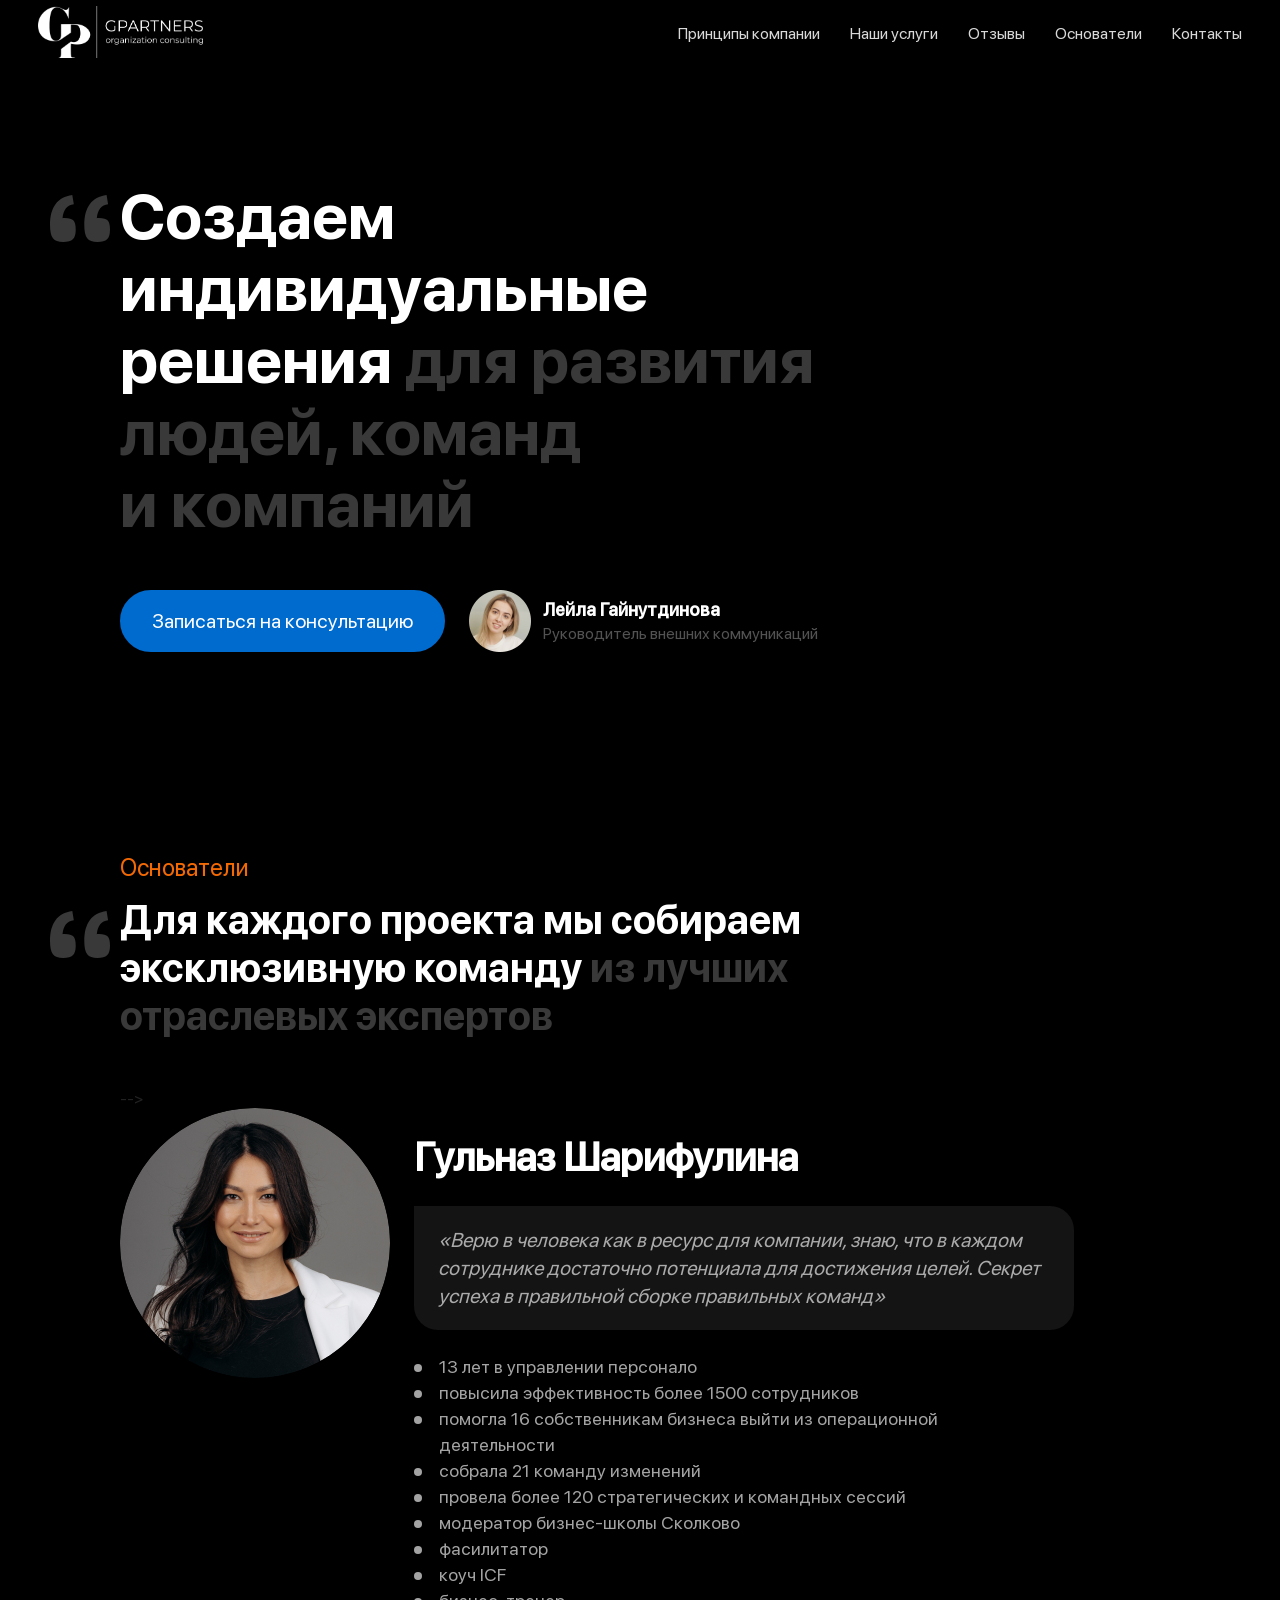
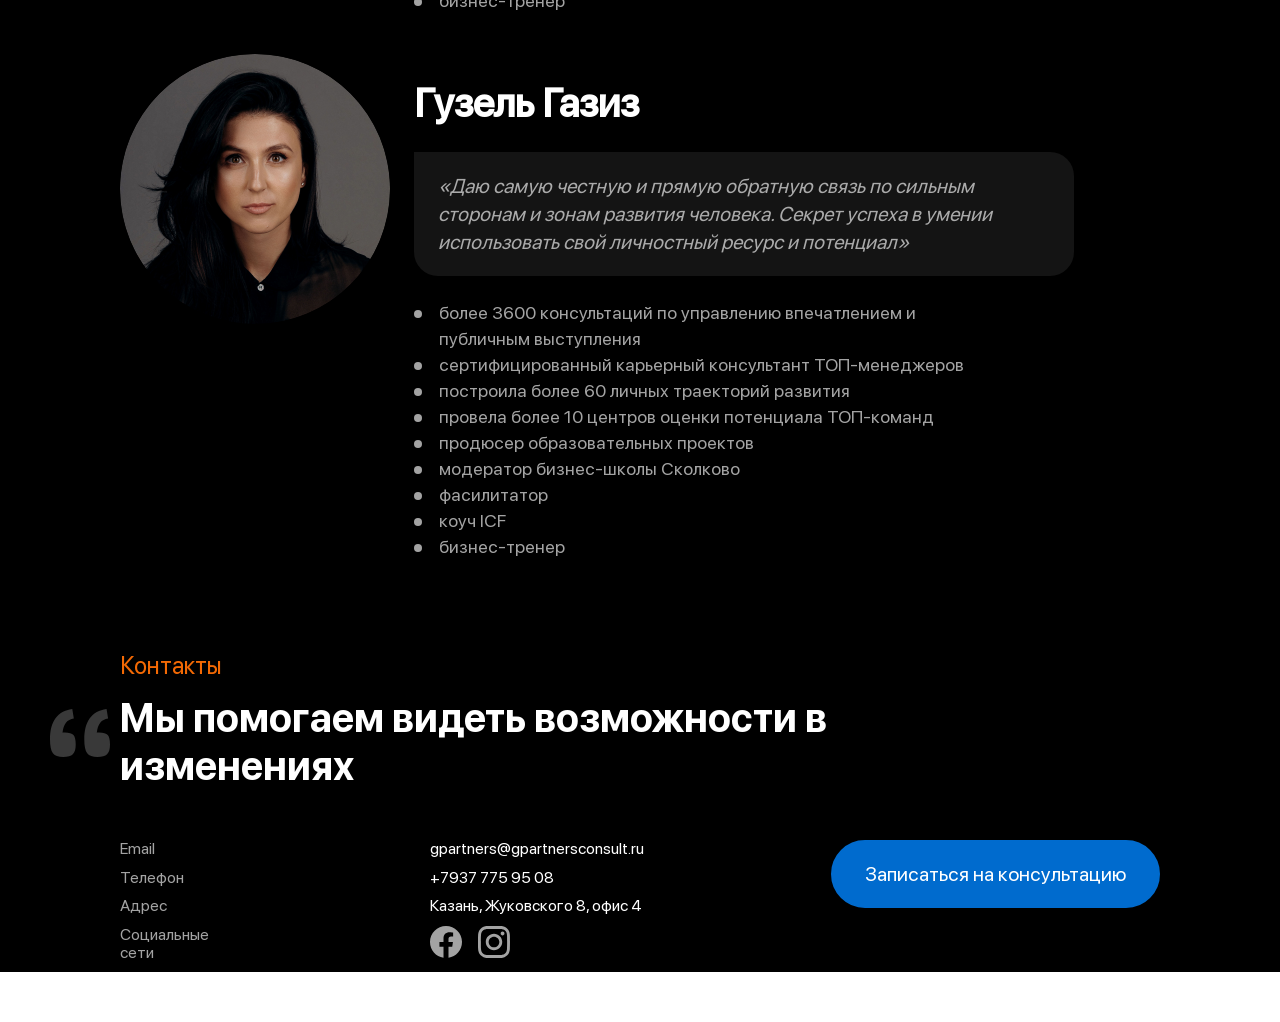
==== GPARTNERS-Original-Consulting--main/index.html @ 455bc8ff "Add files via upload" ====
<!DOCTYPE html>
<html lang="ru">

<head>
	<meta charset="UTF-8">
	<meta http-equiv="X-UA-Compatible" content="IE=edge">
	<meta name="viewport" content="width=device-width, initial-scale=1.0">
	<link rel="stylesheet" href="css/style.min.css">
	<title>GPARTNERS Original Consulting </title>
</head>

<body>
	 <div class="templates">
		<div class="wrap" id="wrap"></div>
	</div>
	<header class="header">
		<div class="wrap-fluid">
			<a href="#" class="logo"><img src="sources/img/logo.png" alt="GPARTNERS Original Consulting"></a>
			<nav class="nav">
				<ul>
					<li><a href="#">Принципы компании</a></li>
					<li><a href="#">Наши услуги</a></li>
					<li><a href="#">Отзывы</a></li>
					<li><a href="#">Основатели</a></li>
					<li><a href="#">Контакты</a></li>
				</ul>
			</nav>
			<div class="burger js-burger">
				<span></span>
				<span></span>
				<span></span>
			</div>
		</div>
	</header>

	<div class="menu">
		<ul>
			<li><a href="#">Принципы компании</a></li>
			<li><a href="#">Наши услуги</a></li>
			<li><a href="#">Отзывы</a></li>
			<li><a href="#">Основатели</a></li>
			<li><a href="#">Контакты</a></li>
		</ul>
	</div>

	<main class="main">
		<section class="section hero bg">
			<video class="hero-video" autoplay="true" loop="true" muted="true">
			<source src="video/duel.ogv" type='video/ogg; codecs="theora, vorbis"'> -->
				 <source media="(min-width: 450px)" src="sources/video/hero-video@2.mp4"
					type='video/mp4; codecs="avc1.42E01E, mp4a.40.2"'>
			 <source media="(min-width: 450px)" src="sources/video/hero-video@2.webm" type='video/webm; codecs="vp8, vorbis"'> -->
				 <source media="(max-width: 449px)" src="sources/video/pexels-cottonbro-7026843.mp4"
					type='video/mp4; codecs="avc1.42E01E, mp4a.40.2"'> -->
				<source media="(max-width: 449px)" src="sources/video/hero-video@1.webm" type='video/webm; codecs="vp8, vorbis"'> -->
			 </video>
			<div class="wrap">
				<h1 class="section-title h1 quote">
					<div class="quote"><img src="sources/img/icons/quote-icon.svg" alt=""></div>
					Cоздаем <br> индивидуальные <br> решения <span class="op"> для развития <br> людей, команд <br>
						и&nbsp;компаний</span>
				</h1>
				<div class="hero-wrap">
					<a href="#" class="btn">
						Записаться на консультацию
					</a>
					<div class="hero-user">
						<img src="sources/img/users/hero-user.png" alt="">
						<div class="descr">
							<span class="name">Лейла Гайнутдинова</span>
							<span class="hint">Руководитель внешних коммуникаций</span>
						</div>
					</div>
				</div>
			</div>
		</section> 

		<!--Часть Артема-->
		<section class="section founder bg">
			<div class="wrap">
				<div class="founder-block">
					<h3 class="section-subtitle">Основатели</h3>
					<h1 class="section-title h1 quote">
						<div class="quote"><img src="sources/img/icons/quote-icon.svg" alt=""></div>
						Для каждого проекта мы собираем эксклюзивную команду <span class="op">из лучших отраслевых
							экспертов</span>
					</h1> -->
					 <div class="founder-block__item">
						<div class="founder-block__image">
							<img src="sources/img/founders/founder-block__image1@2.png" alt="Гульназ Шарифулина">
							<span class="name2">Гульназ Шарифулина</span>
						</div>
						<div class="founder-block__name">
							<span class="name">Гульназ Шарифулина</span>
							<div class="founder-block__opinion">
								<p>&laquo;Верю в&nbsp;человека как в&nbsp;ресурс для компании, знаю, что в&nbsp;каждом
									сотруднике достаточно потенциала для достижения целей. Cекрет успеха
									в&nbsp;правильной сборке правильных команд&raquo;</p>
							</div>
							<ul class="founder-block__list">
								<li>13 лет в управлении персонало</li>
								<li>повысила эффективность более 1500 сотрудников</li>
								<li>помогла 16&nbsp;собственникам бизнеса выйти из&nbsp;операционной деятельности</li>
								<li>собрала 21 команду изменений</li>
								<li>провела более 120 стратегических и командных сессий</li>
								<li>модератор бизнес-школы Сколково </li>
								<li>фасилитатор</li>
								<li>коуч ICF</li>
								<li>бизнес-тренер</li>
							</ul>
						</div>
					</div>
					<div class="founder-block__item">
						<div class="founder-block__image">
							<img src="sources/img/founders/founder-block__image2@2.png" alt="Гульназ Шарифулина">
							<span class="name2">Гузель Газиз</span>
						</div>
						<div class="founder-block__name">
							<span class="name">Гузель Газиз</span>
							<div class="founder-block__opinion">
								<p>&laquo;Даю самую честную и&nbsp;прямую обратную связь по&nbsp;сильным сторонам
									и&nbsp;зонам развития человека. Cекрет успеха в&nbsp;умении использовать свой
									личностный ресурс и&nbsp;потенциал&raquo;</p>
							</div>
							<ul class="founder-block__list">
								<li>более 3600 консультаций по&nbsp;управлению впечатлением и<br>публичным выступления
								</li>
								<li>сертифицированный карьерный консультант ТОП-менеджеров</li>
								<li>построила более 60 личных траекторий развития</li>
								<li>провела более 10 центров оценки потенциала ТОП-команд</li>
								<li> продюсер образовательных проектов</li>
								<li> модератор бизнес-школы Сколково </li>
								<li>фасилитатор</li>
								<li>коуч ICF</li>
								<li>бизнес-тренер</li>
							</ul>
						</div>
					</div>
				</div>
			</div>
		</section>
		<section class="section contact bg">
			<div class="wrap">
				<div class="contact-block">
					<h3 class="section-subtitle">Контакты</h3>
					<h1 class="section-title h1 quote">
						<div class="quote"><img src="sources/img/icons/quote-icon.svg" alt=""></div>
						Мы помогаем видеть возможности в изменениях
					</h1>

					<div class="contact-block__content">
						<div class="contact-block__items">
							<div class="contact-block__item">
								<span class="attribute">Email</span>
								<a href="mailto:yourmail@mysite.com"><span>gpartners@gpartnersconsult.ru</span></a>
							</div>
							<div class="contact-block__item">
								<span class="attribute">Телефон</span>
								<a href="tel:+71234567890"><span>+7937 775 95 08</span></a>
							</div>
							<div class="contact-block__item">
								<span class="attribute">Адрес</span>
								<a href="mailto:yourmail@mysite.com"><span>Казань, Жуковского 8, офис 4</span></a>
							</div>
							<div class="contact-block__item">
								<span class="attribute">Социальные сети</span>
								<div class="contact-block__social">
									<a href="https://www.facebook.com/gpartners.consult/" class="social" target="_blank">
										<div class="contact-block__img">
											<img src="sources/img/icons/contact-block__img1.svg" alt="">
										</div>
									</a>
									<a href="https://instagram.com/gpartners.consult" class="social" target="_blank">
										<div class="contact-block__img">
											<img src="sources/img/icons/contact-block__img2.svg" alt="">
										</div>
									</a>
								</div>
							</div>
						</div>
						<div class="contact-block__btn">
							<a href="#" class="btn">Записаться на консультацию</a>
						</div>
					</div>
				</div>
			</div>
		</section>
	</main>
	<script src="js/jquery.min.js"></script>
	<script src="js/main.js"></script>
	<script src="js/swiper.min.js"></script>
</body>

</html>
---- GPARTNERS-Original-Consulting--main/css/style.min.css ----
/*! normalize.css v8.0.1 | MIT License | github.com/necolas/normalize.css */html{line-height:1.15;-webkit-text-size-adjust:100%}body{margin:0}main{display:block}h1{font-size:2em;margin:0}hr{box-sizing:content-box;height:0;overflow:visible}pre{font-family:monospace, monospace;font-size:1em}a{background-color:transparent;text-decoration:none}abbr[title]{border-bottom:none;text-decoration:underline;text-decoration:underline dotted}b,strong{font-weight:bolder}code,kbd,samp{font-family:monospace, monospace;font-size:1em}small{font-size:80%}sub,sup{font-size:75%;line-height:0;position:relative;vertical-align:baseline}sub{bottom:-.25em}sup{top:-.5em}img{border-style:none;pointer-events:none}button,input,optgroup,select,textarea{font-family:inherit;font-size:100%;line-height:1.15;margin:0}button,input{overflow:visible}button,select{text-transform:none}[type=button],[type=reset],[type=submit],button{-webkit-appearance:button}[type=button]::-moz-focus-inner,[type=reset]::-moz-focus-inner,[type=submit]::-moz-focus-inner,button::-moz-focus-inner{border-style:none;padding:0}[type=button]:-moz-focusring,[type=reset]:-moz-focusring,[type=submit]:-moz-focusring,button:-moz-focusring{outline:1px dotted ButtonText}fieldset{padding:.35em .75em .625em}legend{box-sizing:border-box;color:inherit;display:table;max-width:100%;padding:0;white-space:normal}progress{vertical-align:baseline}textarea{overflow:auto}[type=checkbox],[type=radio]{box-sizing:border-box;padding:0}[type=number]::-webkit-inner-spin-button,[type=number]::-webkit-outer-spin-button{height:auto}[type=search]{-webkit-appearance:textfield;outline-offset:-2px}[type=search]::-webkit-search-decoration{-webkit-appearance:none}::-webkit-file-upload-button{-webkit-appearance:button;font:inherit}details{display:block}summary{display:list-item}template{display:none}[hidden]{display:none}@font-face{font-family:"SF Pro Display Bold";src:url("../fonts/SF-Pro-Display-Bold.eot");src:url("../fonts/SF-Pro-Display-Bold.eot#iefix") format("embedded-opentype"),url("../fonts/SF-Pro-Display-Bold.woff") format("woff"),url("../fonts/SF-Pro-Display-Bold.ttf") format("truetype")}@font-face{font-family:"SF Pro Display Medium";src:url("../fonts/SF-Pro-Display-Medium.eot");src:url("../fonts/SF-Pro-Display-Medium.eot#iefix") format("embedded-opentype"),url("../fonts/SF-Pro-Display-Medium.woff") format("woff"),url("../fonts/SF-Pro-Display-Medium.ttf") format("truetype")}@font-face{font-family:"SF Pro Display Regular";src:url("../fonts/SF-Pro-Display-Regular.eot");src:url("../fonts/SF-Pro-Display-Regular.eot#iefix") format("embedded-opentype"),url("../fonts/SF-Pro-Display-Regular.woff") format("woff"),url("../fonts/SF-Pro-Display-Regular.ttf") format("truetype")}*{outline:none  !important;margin:0;padding:0;color:#222;box-sizing:border-box;outline:0 !important;outline-offset:0 !important;transition:0;-webkit-tap-highlight-color:rgba(0,0,0,0);opacity:1;font-family:'SF Pro Display Regular', sans-serif;font-style:normal;font-weight:500}@media screen and (min-width: 768px){*{scrollbar-color:#F6F7FA #000;scrollbar-width:none}::-webkit-scrollbar{width:4px;height:2px;opacity:0;background-color:#000}::-webkit-scrollbar-thumb{background-color:#F6F7FA;border-radius:10px}}.br{display:block}body{position:relative}.wrap{width:1160px;margin:0 auto}.wrap-fluid{width:94%;margin:0 auto}.section.bg{background-color:#000}.section-title{font-size:64px;line-height:72px;color:#222;margin-bottom:40px;font-family:"SF Pro Display Bold", sans-serif;font-style:normal;font-weight:800}.section-title .op{color:rgba(34,34,34,0.48);font-family:"SF Pro Display Bold", sans-serif;font-style:normal;font-weight:800}.section-title.h1{color:#fff;margin-bottom:50px;font-size:72px;line-height:72px}.section-title.h1 .op{color:#393939}.section-title.quote{position:relative}.section-title.quote .quote{position:absolute;top:15px;left:-90px;display:flex;align-items:center;justify-content:center}.section-title.quote .quote img{width:100%}.section-subtitle{color:#F36904;font-size:24px;line-height:32px;margin-bottom:12px}@media (max-width: 1400px){.wrap{width:1100px;margin:0 auto}.wrap-fluid{width:94%;margin:0 auto}.section-title.quote .quote{left:-80px}}@media (max-width: 1300px){.wrap{width:1040px;margin:0 auto}.wrap-fluid{width:94%;margin:0 auto}.section-title.h1{font-size:64px;line-height:72px}.section-title.quote .quote{width:60px;left:-70px}}@media (max-width: 1200px){.wrap{width:940px;margin:0 auto}.wrap-fluid{width:94%;margin:0 auto}.section-title.h1{font-size:58px;line-height:64px}.section-title.quote .quote{top:10px;width:50px;left:-60px}}@media (max-width: 1100px){.wrap{width:940px;margin:0 auto}.wrap-fluid{width:94%;margin:0 auto}.section-title.h1{font-size:58px;line-height:64px}.section-title.quote{padding-left:10px}.section-title.quote .quote{top:15px;width:45px;left:-40px}}@media (max-width: 1040px){.wrap{width:840px;margin:0 auto}.wrap-fluid{width:90%;margin:0 auto}.section-title.h1{font-size:52px;line-height:58px}.section-title.quote{padding-left:0}.section-title.quote .quote{position:static;width:50px;margin-bottom:15px}}@media (max-width: 960px){.wrap{width:90%}.wrap-fluid{width:90%}.section-title.h1{font-size:48px;line-height:56px}}@media (max-width: 800px){.section-title.h1{font-size:44px;line-height:52px}}@media (max-width: 600px){.section-title.h1{font-size:42px;line-height:48px}.section-title.quote{padding-left:0}.section-title.quote .quote{position:static;width:40px;margin-bottom:15px}}@media (max-width: 425px){.section-title.h1{margin-bottom:40px;font-size:36px;line-height:40px}}.btn{color:#fff;display:block;padding:17px 30px;background-color:#006BCE;width:max-content;border-radius:50px;font-size:20px;line-height:24px;border:2px solid #006BCE;transition:0.2s;text-align:center}@media (min-width: 992px){.btn:hover{transition:0.2s;background-color:#006BCE00;color:#006BCE}.btn:active{background-color:#006BCE;color:#fff}}@media (max-width: 425px){.btn{font-size:18px;line-height:26px;padding-top:12px;padding-bottom:12px}}.header{background-color:rgba(0,0,0,0);padding:6px 0;position:fixed;top:0;left:0;width:100%;height:70px;z-index:100;transition:0.3s}.header .wrap-fluid{display:flex;align-items:center;justify-content:space-between}.header .logo{width:165px}.header .logo img{width:100%}.header.scrolled{background-color:#000;transition:0.3s}.header .burger{display:none}.header .nav ul{list-style:none;display:flex;align-items:center;justify-content:flex-end}.header .nav ul li{margin-left:30px}.header .nav ul li:first-child{margin-left:0}.header .nav ul li a{color:#D8D8D8;transition:0.2s;font-size:16px;line-height:24px}.header .nav ul li:hover a{color:#fff;transition:0.2s}.menu{display:none}@media (max-width: 960px){.header .logo{width:150px}.header .nav ul li{margin-left:20px}}@media (max-width: 800px){.header .nav{display:none}.header .burger{display:block;width:24px;padding:3px;margin-right:15px;transition:0.2s;cursor:pointer;opacity:0.64}.header .burger.mb{display:none}.header .burger span{display:block;border-radius:50px;background-color:#fff;width:100%;height:2px;transition:0.2s;opacity:1}.header .burger span:nth-child(2){margin-top:5px;margin-bottom:5px}.header .burger.active{transform:translateX(5px);transition:0.2s;opacity:1}.header .burger.active span{transform-origin:center}.header .burger.active span:nth-child(1){transform:rotate(45deg) translateY(9px)}.header .burger.active span:nth-child(2){opacity:0}.header .burger.active span:nth-child(3){transform:rotate(-45deg) translateY(-10px)}.menu{display:block;position:fixed;top:0;left:-105%;background-color:#000;width:100%;height:100%;z-index:80;display:flex;align-items:center;justify-content:center;transition:0.3s}.menu.active{left:0}.menu ul{list-style:none}.menu ul li{display:flex;justify-content:center;margin-bottom:25px}.menu ul li:last-child{margin-bottom:0}.menu ul li a{text-align:center;font-family:'SF Pro Display Regular', sans-serif;font-style:normal;font-weight:500;color:#D8D8D8;font-size:24px;line-height:32px}}.hero{padding-top:180px;padding-bottom:100px;position:relative}.hero .wrap{position:relative;z-index:2}.hero-wrap{display:flex;align-items:center;justify-content:flex-start}.hero-video{z-index:1;width:100%;height:100%;min-height:100% !important;position:absolute;bottom:0;left:0;object-fit:cover}.hero-user{display:flex;align-items:center;justify-content:flex-start;margin-left:24px}.hero-user img{width:62px}.hero-user .descr{margin-left:12px}.hero-user .descr span{display:block;color:#fff}.hero-user .descr .name{font-family:'SF Pro Display Medium', sans-serif;font-style:normal;font-weight:700;font-size:18px;line-height:26px}.hero-user .descr .hint{font-size:16px;line-height:22px;opacity:0.32}@media (max-width: 1200px){.hero{padding-top:160px;padding-bottom:100px}}@media (max-width: 800px){.hero{padding-top:150px;box-sizing:border-box;padding-bottom:80px}.hero-wrap{flex-wrap:wrap}.hero-video{bottom:0}.hero-user{width:100%;margin-left:0;margin-top:20px}}@media (max-width: 600px){.hero{padding-top:140px}.hero .section-title br{display:none}}@media (max-width: 425px){.hero{padding-top:120px}.hero-wrap .btn{width:100%}.hero-user img{width:48px}.hero-user .descr{margin-left:8px}}.founder{background-color:#000000}.founder-block{display:flex;padding-top:100px;flex-direction:column}.founder-block .section-title.h1.quote{font-size:40px;line-height:48px;width:760px}.founder-block__item{display:flex;flex-direction:row;padding-bottom:40px;align-items:flex-start}.founder-block__item:last-child{padding-bottom:0}.founder-block__image{width:270px;height:270px;margin-right:24px}.founder-block__image .name2{display:none}.founder-block__image img{height:270px;object-fit:cover;width:100%;border-radius:50%}.founder-block__name{margin-top:25px;width:660px}.founder-block__name .name{font-size:40px;line-height:49px;display:block;margin-bottom:24px;color:#ffffff;font-family:'SF Pro Display Medium', sans-serif;font-style:normal;font-weight:700}.founder-block__opinion{padding:20px 24px 20px 24px;background-color:rgba(255,255,255,0.08);border-radius:0px 24px 24px 24px;margin-bottom:24px}.founder-block__opinion p{font-size:20px;line-height:28px;color:#fff;font-family:'SF Pro Display Regular', sans-serif;font-style:normal;font-weight:500;opacity:0.64;font-style:italic}.founder-block__list{list-style:none;width:564px}.founder-block__list li{color:#ffffff;font-size:18px;line-height:26px;font-family:'SF Pro Display Regular', sans-serif;font-style:normal;font-weight:500;position:relative;opacity:0.64;margin-left:25px}.founder-block__list li::before{position:absolute;content:'';top:10px;left:-25px;width:8px;height:8px;border-radius:50%;background-color:#ffffff}@media (max-width: 1040px){.founder-block__image{width:230px;height:230px;margin-right:0}.founder-block__image img{width:100%;height:100%}.founder-block__name{width:calc( 100% - 230px - 24px)}.founder-block__name .name{font-size:35px;line-height:42px}.founder-block__item{justify-content:space-between}}@media (max-width: 960px){.wrap{width:90%}}@media (max-width: 865px){.wrap{width:90%}.founder-block__name{width:100%}.founder-block__name .name{display:none}.founder-block__item{display:flex;flex-direction:column}.founder-block__image{display:flex;flex-direction:row;align-items:center}.founder-block__image img{margin-right:20px}.founder-block__image .name2{display:flex;font-size:40px;line-height:49px;display:block;margin-bottom:24px;color:#ffffff;font-family:'SF Pro Display Medium', sans-serif;font-style:normal;font-weight:700;width:100%}}@media (max-width: 800px){.wrap{width:90%}.founder-block__image{display:flex;flex-direction:row;align-items:center;width:170px;height:170px}.founder-block__image img{margin-right:20px;width:100%;height:100%}.founder-block__image .name2{font-size:27px;line-height:32px}}@media (max-width: 700px){.founder-block__image{width:150px;height:150px}.founder-block__image img{width:100%;height:100%}}@media (max-width: 600px){.founder-block__image{width:120px;height:120px}.founder-block__image img{width:100%;height:100%}.founder-block__list{width:90%}}@media (max-width: 425px){.wrap{width:90%}.founder-block__list{width:90%}}.contact{background-color:#000}.contact-block{padding-top:90px;margin-bottom:50px}.contact-block .section-title.h1.quote{font-size:40px;line-height:48px;width:760px}.contact-block__content{display:flex;flex-direction:row;justify-content:space-between}.contact-block__items{width:550px}.contact-block__item{display:flex;flex-direction:row;justify-content:space-between;align-items:center;margin-bottom:10px}.contact-block__item .attribute{color:white;opacity:0.64;width:100px}.contact-block__item span{color:white}.contact-block__item a{width:240px}.contact-block__social{display:flex;flex-direction:row;width:240px;justify-content:flex-start}.contact-block__social .social{width:max-content}.contact-block__img{width:32px;margin-right:16px}.contact-block__img img{width:100%}.contact-block__btn .btn{padding:20px 32px 20px 32px;font-size:20px;line-height:24px;margin-bottom:15px;font-family:'SF Pro Display Regular', sans-serif;font-style:normal;font-weight:500}@media (max-width: 1040px){.wrap{width:90%}.contact-block__items{width:450px}}@media (max-width: 960px){.contact-block__items{width:420px}}@media (max-width: 865px){.contact-block__content{display:flex;flex-direction:column;justify-content:center}.contact-block__items{width:500px}.contact-block__btn{width:100%;padding-top:30px}.contact-block__btn .btn{padding:18px 30px 18px 30px}}@media (max-width: 600px){.contact-block__items{width:440px}}@media (max-width: 460px){.contact-block__items{width:350px}}
/*# sourceMappingURL=style.min.css.map */
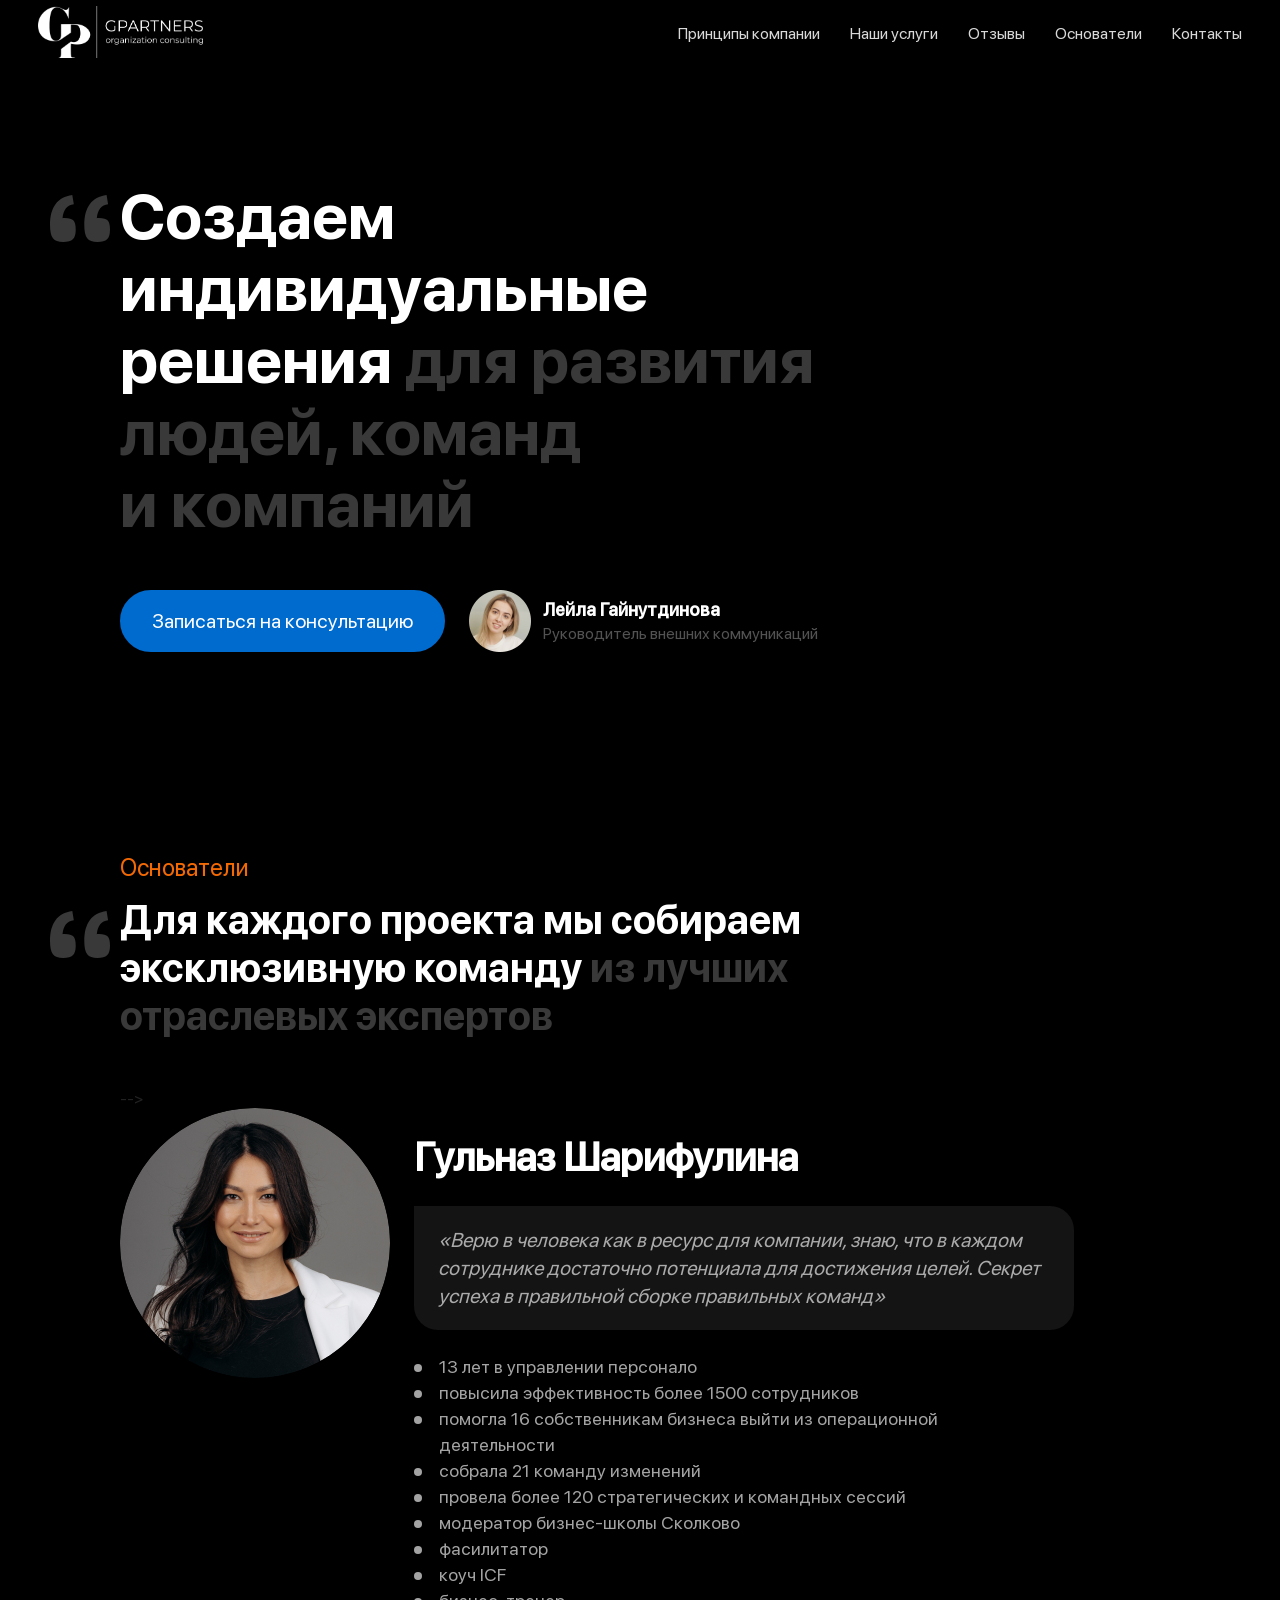
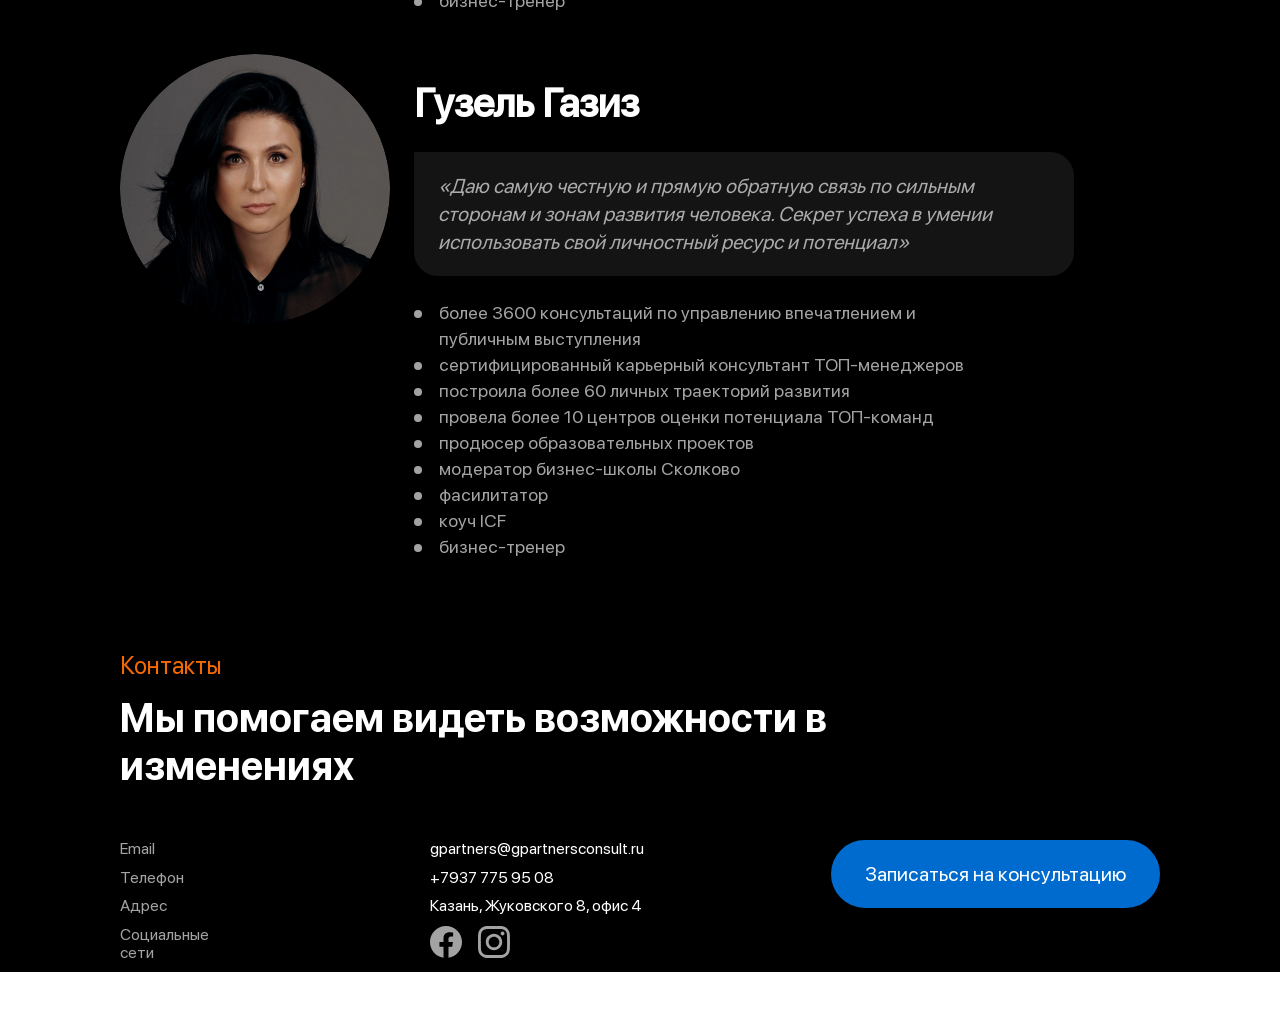
==== commit 350c0a49: "Add files via upload" ====
--- a/GPARTNERS-Original-Consulting--main/index.html
+++ b/GPARTNERS-Original-Consulting--main/index.html
@@ -143,10 +143,9 @@
 			<div class="wrap">
 				<div class="contact-block">
 					<h3 class="section-subtitle">Контакты</h3>
-					<h1 class="section-title h1 quote">
-						<div class="quote"><img src="sources/img/icons/quote-icon.svg" alt=""></div>
+					<h2 class="section-title h1 quote">
 						Мы помогаем видеть возможности в изменениях
-					</h1>
+					</h2>
 
 					<div class="contact-block__content">
 						<div class="contact-block__items">
--- a/GPARTNERS-Original-Consulting--main/css/style.min.css
+++ b/GPARTNERS-Original-Consulting--main/css/style.min.css
@@ -1,2 +1,2 @@
-/*! normalize.css v8.0.1 | MIT License | github.com/necolas/normalize.css */html{line-height:1.15;-webkit-text-size-adjust:100%}body{margin:0}main{display:block}h1{font-size:2em;margin:0}hr{box-sizing:content-box;height:0;overflow:visible}pre{font-family:monospace, monospace;font-size:1em}a{background-color:transparent;text-decoration:none}abbr[title]{border-bottom:none;text-decoration:underline;text-decoration:underline dotted}b,strong{font-weight:bolder}code,kbd,samp{font-family:monospace, monospace;font-size:1em}small{font-size:80%}sub,sup{font-size:75%;line-height:0;position:relative;vertical-align:baseline}sub{bottom:-.25em}sup{top:-.5em}img{border-style:none;pointer-events:none}button,input,optgroup,select,textarea{font-family:inherit;font-size:100%;line-height:1.15;margin:0}button,input{overflow:visible}button,select{text-transform:none}[type=button],[type=reset],[type=submit],button{-webkit-appearance:button}[type=button]::-moz-focus-inner,[type=reset]::-moz-focus-inner,[type=submit]::-moz-focus-inner,button::-moz-focus-inner{border-style:none;padding:0}[type=button]:-moz-focusring,[type=reset]:-moz-focusring,[type=submit]:-moz-focusring,button:-moz-focusring{outline:1px dotted ButtonText}fieldset{padding:.35em .75em .625em}legend{box-sizing:border-box;color:inherit;display:table;max-width:100%;padding:0;white-space:normal}progress{vertical-align:baseline}textarea{overflow:auto}[type=checkbox],[type=radio]{box-sizing:border-box;padding:0}[type=number]::-webkit-inner-spin-button,[type=number]::-webkit-outer-spin-button{height:auto}[type=search]{-webkit-appearance:textfield;outline-offset:-2px}[type=search]::-webkit-search-decoration{-webkit-appearance:none}::-webkit-file-upload-button{-webkit-appearance:button;font:inherit}details{display:block}summary{display:list-item}template{display:none}[hidden]{display:none}@font-face{font-family:"SF Pro Display Bold";src:url("../fonts/SF-Pro-Display-Bold.eot");src:url("../fonts/SF-Pro-Display-Bold.eot#iefix") format("embedded-opentype"),url("../fonts/SF-Pro-Display-Bold.woff") format("woff"),url("../fonts/SF-Pro-Display-Bold.ttf") format("truetype")}@font-face{font-family:"SF Pro Display Medium";src:url("../fonts/SF-Pro-Display-Medium.eot");src:url("../fonts/SF-Pro-Display-Medium.eot#iefix") format("embedded-opentype"),url("../fonts/SF-Pro-Display-Medium.woff") format("woff"),url("../fonts/SF-Pro-Display-Medium.ttf") format("truetype")}@font-face{font-family:"SF Pro Display Regular";src:url("../fonts/SF-Pro-Display-Regular.eot");src:url("../fonts/SF-Pro-Display-Regular.eot#iefix") format("embedded-opentype"),url("../fonts/SF-Pro-Display-Regular.woff") format("woff"),url("../fonts/SF-Pro-Display-Regular.ttf") format("truetype")}*{outline:none  !important;margin:0;padding:0;color:#222;box-sizing:border-box;outline:0 !important;outline-offset:0 !important;transition:0;-webkit-tap-highlight-color:rgba(0,0,0,0);opacity:1;font-family:'SF Pro Display Regular', sans-serif;font-style:normal;font-weight:500}@media screen and (min-width: 768px){*{scrollbar-color:#F6F7FA #000;scrollbar-width:none}::-webkit-scrollbar{width:4px;height:2px;opacity:0;background-color:#000}::-webkit-scrollbar-thumb{background-color:#F6F7FA;border-radius:10px}}.br{display:block}body{position:relative}.wrap{width:1160px;margin:0 auto}.wrap-fluid{width:94%;margin:0 auto}.section.bg{background-color:#000}.section-title{font-size:64px;line-height:72px;color:#222;margin-bottom:40px;font-family:"SF Pro Display Bold", sans-serif;font-style:normal;font-weight:800}.section-title .op{color:rgba(34,34,34,0.48);font-family:"SF Pro Display Bold", sans-serif;font-style:normal;font-weight:800}.section-title.h1{color:#fff;margin-bottom:50px;font-size:72px;line-height:72px}.section-title.h1 .op{color:#393939}.section-title.quote{position:relative}.section-title.quote .quote{position:absolute;top:15px;left:-90px;display:flex;align-items:center;justify-content:center}.section-title.quote .quote img{width:100%}.section-subtitle{color:#F36904;font-size:24px;line-height:32px;margin-bottom:12px}@media (max-width: 1400px){.wrap{width:1100px;margin:0 auto}.wrap-fluid{width:94%;margin:0 auto}.section-title.quote .quote{left:-80px}}@media (max-width: 1300px){.wrap{width:1040px;margin:0 auto}.wrap-fluid{width:94%;margin:0 auto}.section-title.h1{font-size:64px;line-height:72px}.section-title.quote .quote{width:60px;left:-70px}}@media (max-width: 1200px){.wrap{width:940px;margin:0 auto}.wrap-fluid{width:94%;margin:0 auto}.section-title.h1{font-size:58px;line-height:64px}.section-title.quote .quote{top:10px;width:50px;left:-60px}}@media (max-width: 1100px){.wrap{width:940px;margin:0 auto}.wrap-fluid{width:94%;margin:0 auto}.section-title.h1{font-size:58px;line-height:64px}.section-title.quote{padding-left:10px}.section-title.quote .quote{top:15px;width:45px;left:-40px}}@media (max-width: 1040px){.wrap{width:840px;margin:0 auto}.wrap-fluid{width:90%;margin:0 auto}.section-title.h1{font-size:52px;line-height:58px}.section-title.quote{padding-left:0}.section-title.quote .quote{position:static;width:50px;margin-bottom:15px}}@media (max-width: 960px){.wrap{width:90%}.wrap-fluid{width:90%}.section-title.h1{font-size:48px;line-height:56px}}@media (max-width: 800px){.section-title.h1{font-size:44px;line-height:52px}}@media (max-width: 600px){.section-title.h1{font-size:42px;line-height:48px}.section-title.quote{padding-left:0}.section-title.quote .quote{position:static;width:40px;margin-bottom:15px}}@media (max-width: 425px){.section-title.h1{margin-bottom:40px;font-size:36px;line-height:40px}}.btn{color:#fff;display:block;padding:17px 30px;background-color:#006BCE;width:max-content;border-radius:50px;font-size:20px;line-height:24px;border:2px solid #006BCE;transition:0.2s;text-align:center}@media (min-width: 992px){.btn:hover{transition:0.2s;background-color:#006BCE00;color:#006BCE}.btn:active{background-color:#006BCE;color:#fff}}@media (max-width: 425px){.btn{font-size:18px;line-height:26px;padding-top:12px;padding-bottom:12px}}.header{background-color:rgba(0,0,0,0);padding:6px 0;position:fixed;top:0;left:0;width:100%;height:70px;z-index:100;transition:0.3s}.header .wrap-fluid{display:flex;align-items:center;justify-content:space-between}.header .logo{width:165px}.header .logo img{width:100%}.header.scrolled{background-color:#000;transition:0.3s}.header .burger{display:none}.header .nav ul{list-style:none;display:flex;align-items:center;justify-content:flex-end}.header .nav ul li{margin-left:30px}.header .nav ul li:first-child{margin-left:0}.header .nav ul li a{color:#D8D8D8;transition:0.2s;font-size:16px;line-height:24px}.header .nav ul li:hover a{color:#fff;transition:0.2s}.menu{display:none}@media (max-width: 960px){.header .logo{width:150px}.header .nav ul li{margin-left:20px}}@media (max-width: 800px){.header .nav{display:none}.header .burger{display:block;width:24px;padding:3px;margin-right:15px;transition:0.2s;cursor:pointer;opacity:0.64}.header .burger.mb{display:none}.header .burger span{display:block;border-radius:50px;background-color:#fff;width:100%;height:2px;transition:0.2s;opacity:1}.header .burger span:nth-child(2){margin-top:5px;margin-bottom:5px}.header .burger.active{transform:translateX(5px);transition:0.2s;opacity:1}.header .burger.active span{transform-origin:center}.header .burger.active span:nth-child(1){transform:rotate(45deg) translateY(9px)}.header .burger.active span:nth-child(2){opacity:0}.header .burger.active span:nth-child(3){transform:rotate(-45deg) translateY(-10px)}.menu{display:block;position:fixed;top:0;left:-105%;background-color:#000;width:100%;height:100%;z-index:80;display:flex;align-items:center;justify-content:center;transition:0.3s}.menu.active{left:0}.menu ul{list-style:none}.menu ul li{display:flex;justify-content:center;margin-bottom:25px}.menu ul li:last-child{margin-bottom:0}.menu ul li a{text-align:center;font-family:'SF Pro Display Regular', sans-serif;font-style:normal;font-weight:500;color:#D8D8D8;font-size:24px;line-height:32px}}.hero{padding-top:180px;padding-bottom:100px;position:relative}.hero .wrap{position:relative;z-index:2}.hero-wrap{display:flex;align-items:center;justify-content:flex-start}.hero-video{z-index:1;width:100%;height:100%;min-height:100% !important;position:absolute;bottom:0;left:0;object-fit:cover}.hero-user{display:flex;align-items:center;justify-content:flex-start;margin-left:24px}.hero-user img{width:62px}.hero-user .descr{margin-left:12px}.hero-user .descr span{display:block;color:#fff}.hero-user .descr .name{font-family:'SF Pro Display Medium', sans-serif;font-style:normal;font-weight:700;font-size:18px;line-height:26px}.hero-user .descr .hint{font-size:16px;line-height:22px;opacity:0.32}@media (max-width: 1200px){.hero{padding-top:160px;padding-bottom:100px}}@media (max-width: 800px){.hero{padding-top:150px;box-sizing:border-box;padding-bottom:80px}.hero-wrap{flex-wrap:wrap}.hero-video{bottom:0}.hero-user{width:100%;margin-left:0;margin-top:20px}}@media (max-width: 600px){.hero{padding-top:140px}.hero .section-title br{display:none}}@media (max-width: 425px){.hero{padding-top:120px}.hero-wrap .btn{width:100%}.hero-user img{width:48px}.hero-user .descr{margin-left:8px}}.founder{background-color:#000000}.founder-block{display:flex;padding-top:100px;flex-direction:column}.founder-block .section-title.h1.quote{font-size:40px;line-height:48px;width:760px}.founder-block__item{display:flex;flex-direction:row;padding-bottom:40px;align-items:flex-start}.founder-block__item:last-child{padding-bottom:0}.founder-block__image{width:270px;height:270px;margin-right:24px}.founder-block__image .name2{display:none}.founder-block__image img{height:270px;object-fit:cover;width:100%;border-radius:50%}.founder-block__name{margin-top:25px;width:660px}.founder-block__name .name{font-size:40px;line-height:49px;display:block;margin-bottom:24px;color:#ffffff;font-family:'SF Pro Display Medium', sans-serif;font-style:normal;font-weight:700}.founder-block__opinion{padding:20px 24px 20px 24px;background-color:rgba(255,255,255,0.08);border-radius:0px 24px 24px 24px;margin-bottom:24px}.founder-block__opinion p{font-size:20px;line-height:28px;color:#fff;font-family:'SF Pro Display Regular', sans-serif;font-style:normal;font-weight:500;opacity:0.64;font-style:italic}.founder-block__list{list-style:none;width:564px}.founder-block__list li{color:#ffffff;font-size:18px;line-height:26px;font-family:'SF Pro Display Regular', sans-serif;font-style:normal;font-weight:500;position:relative;opacity:0.64;margin-left:25px}.founder-block__list li::before{position:absolute;content:'';top:10px;left:-25px;width:8px;height:8px;border-radius:50%;background-color:#ffffff}@media (max-width: 1040px){.founder-block__image{width:230px;height:230px;margin-right:0}.founder-block__image img{width:100%;height:100%}.founder-block__name{width:calc( 100% - 230px - 24px)}.founder-block__name .name{font-size:35px;line-height:42px}.founder-block__item{justify-content:space-between}}@media (max-width: 960px){.wrap{width:90%}}@media (max-width: 865px){.wrap{width:90%}.founder-block__name{width:100%}.founder-block__name .name{display:none}.founder-block__item{display:flex;flex-direction:column}.founder-block__image{display:flex;flex-direction:row;align-items:center}.founder-block__image img{margin-right:20px}.founder-block__image .name2{display:flex;font-size:40px;line-height:49px;display:block;margin-bottom:24px;color:#ffffff;font-family:'SF Pro Display Medium', sans-serif;font-style:normal;font-weight:700;width:100%}}@media (max-width: 800px){.wrap{width:90%}.founder-block__image{display:flex;flex-direction:row;align-items:center;width:170px;height:170px}.founder-block__image img{margin-right:20px;width:100%;height:100%}.founder-block__image .name2{font-size:27px;line-height:32px}}@media (max-width: 700px){.founder-block__image{width:150px;height:150px}.founder-block__image img{width:100%;height:100%}}@media (max-width: 600px){.founder-block__image{width:120px;height:120px}.founder-block__image img{width:100%;height:100%}.founder-block__list{width:90%}}@media (max-width: 425px){.wrap{width:90%}.founder-block__list{width:90%}}.contact{background-color:#000}.contact-block{padding-top:90px;margin-bottom:50px}.contact-block .section-title.h1.quote{font-size:40px;line-height:48px;width:760px}.contact-block__content{display:flex;flex-direction:row;justify-content:space-between}.contact-block__items{width:550px}.contact-block__item{display:flex;flex-direction:row;justify-content:space-between;align-items:center;margin-bottom:10px}.contact-block__item .attribute{color:white;opacity:0.64;width:100px}.contact-block__item span{color:white}.contact-block__item a{width:240px}.contact-block__social{display:flex;flex-direction:row;width:240px;justify-content:flex-start}.contact-block__social .social{width:max-content}.contact-block__img{width:32px;margin-right:16px}.contact-block__img img{width:100%}.contact-block__btn .btn{padding:20px 32px 20px 32px;font-size:20px;line-height:24px;margin-bottom:15px;font-family:'SF Pro Display Regular', sans-serif;font-style:normal;font-weight:500}@media (max-width: 1040px){.wrap{width:90%}.contact-block__items{width:450px}}@media (max-width: 960px){.contact-block__items{width:420px}}@media (max-width: 865px){.contact-block__content{display:flex;flex-direction:column;justify-content:center}.contact-block__items{width:500px}.contact-block__btn{width:100%;padding-top:30px}.contact-block__btn .btn{padding:18px 30px 18px 30px}}@media (max-width: 600px){.contact-block__items{width:440px}}@media (max-width: 460px){.contact-block__items{width:350px}}
+/*! normalize.css v8.0.1 | MIT License | github.com/necolas/normalize.css */html{line-height:1.15;-webkit-text-size-adjust:100%}body{margin:0}main{display:block}h1{font-size:2em;margin:0}hr{box-sizing:content-box;height:0;overflow:visible}pre{font-family:monospace, monospace;font-size:1em}a{background-color:transparent;text-decoration:none}abbr[title]{border-bottom:none;text-decoration:underline;text-decoration:underline dotted}b,strong{font-weight:bolder}code,kbd,samp{font-family:monospace, monospace;font-size:1em}small{font-size:80%}sub,sup{font-size:75%;line-height:0;position:relative;vertical-align:baseline}sub{bottom:-.25em}sup{top:-.5em}img{border-style:none;pointer-events:none}button,input,optgroup,select,textarea{font-family:inherit;font-size:100%;line-height:1.15;margin:0}button,input{overflow:visible}button,select{text-transform:none}[type=button],[type=reset],[type=submit],button{-webkit-appearance:button}[type=button]::-moz-focus-inner,[type=reset]::-moz-focus-inner,[type=submit]::-moz-focus-inner,button::-moz-focus-inner{border-style:none;padding:0}[type=button]:-moz-focusring,[type=reset]:-moz-focusring,[type=submit]:-moz-focusring,button:-moz-focusring{outline:1px dotted ButtonText}fieldset{padding:.35em .75em .625em}legend{box-sizing:border-box;color:inherit;display:table;max-width:100%;padding:0;white-space:normal}progress{vertical-align:baseline}textarea{overflow:auto}[type=checkbox],[type=radio]{box-sizing:border-box;padding:0}[type=number]::-webkit-inner-spin-button,[type=number]::-webkit-outer-spin-button{height:auto}[type=search]{-webkit-appearance:textfield;outline-offset:-2px}[type=search]::-webkit-search-decoration{-webkit-appearance:none}::-webkit-file-upload-button{-webkit-appearance:button;font:inherit}details{display:block}summary{display:list-item}template{display:none}[hidden]{display:none}@font-face{font-family:"SF Pro Display Bold";src:url("../fonts/SF-Pro-Display-Bold.eot");src:url("../fonts/SF-Pro-Display-Bold.eot#iefix") format("embedded-opentype"),url("../fonts/SF-Pro-Display-Bold.woff") format("woff"),url("../fonts/SF-Pro-Display-Bold.ttf") format("truetype")}@font-face{font-family:"SF Pro Display Medium";src:url("../fonts/SF-Pro-Display-Medium.eot");src:url("../fonts/SF-Pro-Display-Medium.eot#iefix") format("embedded-opentype"),url("../fonts/SF-Pro-Display-Medium.woff") format("woff"),url("../fonts/SF-Pro-Display-Medium.ttf") format("truetype")}@font-face{font-family:"SF Pro Display Regular";src:url("../fonts/SF-Pro-Display-Regular.eot");src:url("../fonts/SF-Pro-Display-Regular.eot#iefix") format("embedded-opentype"),url("../fonts/SF-Pro-Display-Regular.woff") format("woff"),url("../fonts/SF-Pro-Display-Regular.ttf") format("truetype")}*{outline:none  !important;margin:0;padding:0;color:#222;box-sizing:border-box;outline:0 !important;outline-offset:0 !important;transition:0;-webkit-tap-highlight-color:rgba(0,0,0,0);opacity:1;font-family:'SF Pro Display Regular', sans-serif;font-style:normal;font-weight:500}@media screen and (min-width: 768px){*{scrollbar-color:#F6F7FA #000;scrollbar-width:none}::-webkit-scrollbar{width:4px;height:2px;opacity:0;background-color:#000}::-webkit-scrollbar-thumb{background-color:#F6F7FA;border-radius:10px}}.br{display:block}body{position:relative}.wrap{width:1160px;margin:0 auto}.wrap-fluid{width:94%;margin:0 auto}.section.bg{background-color:#000}.section-title{font-size:64px;line-height:72px;color:#222;margin-bottom:40px;font-family:"SF Pro Display Bold", sans-serif;font-style:normal;font-weight:800}.section-title .op{color:rgba(34,34,34,0.48);font-family:"SF Pro Display Bold", sans-serif;font-style:normal;font-weight:800}.section-title.h1{color:#fff;margin-bottom:50px;font-size:72px;line-height:72px}.section-title.h1 .op{color:#393939}.section-title.quote{position:relative}.section-title.quote .quote{position:absolute;top:15px;left:-90px;display:flex;align-items:center;justify-content:center}.section-title.quote .quote img{width:100%}.section-subtitle{color:#F36904;font-size:24px;line-height:32px;margin-bottom:12px}@media (max-width: 1400px){.wrap{width:1100px;margin:0 auto}.wrap-fluid{width:94%;margin:0 auto}.section-title.quote .quote{left:-80px}}@media (max-width: 1300px){.wrap{width:1040px;margin:0 auto}.wrap-fluid{width:94%;margin:0 auto}.section-title.h1{font-size:64px;line-height:72px}.section-title.quote .quote{width:60px;left:-70px}}@media (max-width: 1200px){.wrap{width:940px;margin:0 auto}.wrap-fluid{width:94%;margin:0 auto}.section-title.h1{font-size:58px;line-height:64px}.section-title.quote .quote{top:10px;width:50px;left:-60px}}@media (max-width: 1100px){.wrap{width:940px;margin:0 auto}.wrap-fluid{width:94%;margin:0 auto}.section-title.h1{font-size:58px;line-height:64px}.section-title.quote{padding-left:10px}.section-title.quote .quote{top:15px;width:45px;left:-40px}}@media (max-width: 1040px){.wrap{width:840px;margin:0 auto}.wrap-fluid{width:90%;margin:0 auto}.section-title.h1{font-size:52px;line-height:58px}.section-title.quote{padding-left:0}.section-title.quote .quote{position:static;width:50px;margin-bottom:15px}}@media (max-width: 960px){.wrap{width:90%}.wrap-fluid{width:90%}.section-title.h1{font-size:48px;line-height:56px}}@media (max-width: 800px){.section-title.h1{font-size:44px;line-height:52px}}@media (max-width: 600px){.section-title.h1{font-size:42px;line-height:48px}.section-title.quote{padding-left:0}.section-title.quote .quote{position:static;width:40px;margin-bottom:15px}}@media (max-width: 425px){.section-title.h1{margin-bottom:40px;font-size:36px;line-height:40px}}.btn{color:#fff;display:block;padding:17px 30px;background-color:#006BCE;width:max-content;border-radius:50px;font-size:20px;line-height:24px;border:2px solid #006BCE;transition:0.2s;text-align:center}@media (min-width: 992px){.btn:hover{transition:0.2s;background-color:#006BCE00;color:#006BCE}.btn:active{background-color:#006BCE;color:#fff}}@media (max-width: 425px){.btn{font-size:18px;line-height:26px;padding-top:12px;padding-bottom:12px}}.header{background-color:rgba(0,0,0,0);padding:6px 0;position:fixed;top:0;left:0;width:100%;height:70px;z-index:100;transition:0.3s}.header .wrap-fluid{display:flex;align-items:center;justify-content:space-between}.header .logo{width:165px}.header .logo img{width:100%}.header.scrolled{background-color:#000;transition:0.3s}.header .burger{display:none}.header .nav ul{list-style:none;display:flex;align-items:center;justify-content:flex-end}.header .nav ul li{margin-left:30px}.header .nav ul li:first-child{margin-left:0}.header .nav ul li a{color:#D8D8D8;transition:0.2s;font-size:16px;line-height:24px}.header .nav ul li:hover a{color:#fff;transition:0.2s}.menu{display:none}@media (max-width: 960px){.header .logo{width:150px}.header .nav ul li{margin-left:20px}}@media (max-width: 800px){.header .nav{display:none}.header .burger{display:block;width:24px;padding:3px;margin-right:15px;transition:0.2s;cursor:pointer;opacity:0.64}.header .burger.mb{display:none}.header .burger span{display:block;border-radius:50px;background-color:#fff;width:100%;height:2px;transition:0.2s;opacity:1}.header .burger span:nth-child(2){margin-top:5px;margin-bottom:5px}.header .burger.active{transform:translateX(5px);transition:0.2s;opacity:1}.header .burger.active span{transform-origin:center}.header .burger.active span:nth-child(1){transform:rotate(45deg) translateY(9px)}.header .burger.active span:nth-child(2){opacity:0}.header .burger.active span:nth-child(3){transform:rotate(-45deg) translateY(-10px)}.menu{display:block;position:fixed;top:0;left:-105%;background-color:#000;width:100%;height:100%;z-index:80;display:flex;align-items:center;justify-content:center;transition:0.3s}.menu.active{left:0}.menu ul{list-style:none}.menu ul li{display:flex;justify-content:center;margin-bottom:25px}.menu ul li:last-child{margin-bottom:0}.menu ul li a{text-align:center;font-family:'SF Pro Display Regular', sans-serif;font-style:normal;font-weight:500;color:#D8D8D8;font-size:24px;line-height:32px}}.hero{padding-top:180px;padding-bottom:100px;position:relative}.hero .wrap{position:relative;z-index:2}.hero-wrap{display:flex;align-items:center;justify-content:flex-start}.hero-video{z-index:1;width:100%;height:100%;min-height:100% !important;position:absolute;bottom:0;left:0;object-fit:cover}.hero-user{display:flex;align-items:center;justify-content:flex-start;margin-left:24px}.hero-user img{width:62px}.hero-user .descr{margin-left:12px}.hero-user .descr span{display:block;color:#fff}.hero-user .descr .name{font-family:'SF Pro Display Medium', sans-serif;font-style:normal;font-weight:700;font-size:18px;line-height:26px}.hero-user .descr .hint{font-size:16px;line-height:22px;opacity:0.32}@media (max-width: 1200px){.hero{padding-top:160px;padding-bottom:100px}}@media (max-width: 800px){.hero{padding-top:150px;box-sizing:border-box;padding-bottom:80px}.hero-wrap{flex-wrap:wrap}.hero-video{bottom:0}.hero-user{width:100%;margin-left:0;margin-top:20px}}@media (max-width: 600px){.hero{padding-top:140px}.hero .section-title br{display:none}}@media (max-width: 425px){.hero{padding-top:120px}.hero-wrap .btn{width:100%}.hero-user img{width:48px}.hero-user .descr{margin-left:8px}}.founder{background-color:#000000}.founder-block{display:flex;padding-top:100px;flex-direction:column}.founder-block .section-title.h1.quote{font-size:40px;line-height:48px;width:760px}.founder-block__item{display:flex;flex-direction:row;padding-bottom:40px;align-items:flex-start}.founder-block__item:last-child{padding-bottom:0}.founder-block__image{width:270px;height:270px;margin-right:24px}.founder-block__image .name2{display:none}.founder-block__image img{height:270px;object-fit:cover;width:100%;border-radius:50%}.founder-block__name{margin-top:25px;width:660px}.founder-block__name .name{font-size:40px;line-height:49px;display:block;margin-bottom:24px;color:#ffffff;font-family:'SF Pro Display Medium', sans-serif;font-style:normal;font-weight:700}.founder-block__opinion{padding:20px 24px 20px 24px;background-color:rgba(255,255,255,0.08);border-radius:0px 24px 24px 24px;margin-bottom:24px}.founder-block__opinion p{font-size:20px;line-height:28px;color:#fff;font-family:'SF Pro Display Regular', sans-serif;font-style:normal;font-weight:500;opacity:0.64;font-style:italic}.founder-block__list{list-style:none;width:564px}.founder-block__list li{color:#ffffff;font-size:18px;line-height:26px;font-family:'SF Pro Display Regular', sans-serif;font-style:normal;font-weight:500;position:relative;opacity:0.64;margin-left:25px}.founder-block__list li::before{position:absolute;content:'';top:10px;left:-25px;width:8px;height:8px;border-radius:50%;background-color:#ffffff}@media (max-width: 1040px){.founder-block__image{width:230px;height:230px;margin-right:0}.founder-block__image img{width:100%;height:100%}.founder-block__name{width:calc( 100% - 230px - 24px)}.founder-block__name .name{font-size:35px;line-height:42px}.founder-block__item{justify-content:space-between}}@media (max-width: 960px){.wrap{width:90%}}@media (max-width: 865px){.section-title.h1.quote{width:100%}.wrap{width:90%}.founder-block__name{width:100%}.founder-block__name .name{display:none}.founder-block__item{display:flex;flex-direction:column}.founder-block__image{display:flex;flex-direction:row;align-items:center}.founder-block__image img{margin-right:20px}.founder-block__image .name2{display:flex;font-size:40px;line-height:49px;display:block;margin-bottom:24px;color:#ffffff;font-family:'SF Pro Display Medium', sans-serif;font-style:normal;font-weight:700;width:100%}}@media (max-width: 800px){.section-title.h1.quote{width:100% !important}.wrap{width:90%}.founder-block__image{display:flex;flex-direction:row;align-items:center;width:170px;height:170px}.founder-block__image img{margin-right:20px;width:100%;height:100%}.founder-block__image .name2{font-size:27px;line-height:32px}}@media (max-width: 700px){.founder-block__image{width:150px;height:150px}.founder-block__image img{width:100%;height:100%}}@media (max-width: 600px){.founder-block__image{width:120px;height:120px}.founder-block__image img{width:100%;height:100%}.founder-block__list{width:90%}}@media (max-width: 425px){.wrap{width:90%}.founder-block__list{width:90%}}.contact{background-color:#000}.contact-block{padding-top:90px;margin-bottom:50px}.contact-block .section-title.h1.quote{font-size:40px;line-height:48px;width:760px}.contact-block__content{display:flex;flex-direction:row;justify-content:space-between}.contact-block__items{width:550px}.contact-block__item{display:flex;flex-direction:row;justify-content:space-between;align-items:center;margin-bottom:10px}.contact-block__item .attribute{color:white;opacity:0.64;width:100px}.contact-block__item span{color:white}.contact-block__item a{width:240px}.contact-block__social{display:flex;flex-direction:row;width:240px;justify-content:flex-start}.contact-block__social .social{width:max-content}.contact-block__img{width:32px;margin-right:16px}.contact-block__img img{width:100%}.contact-block__btn .btn{padding:20px 32px 20px 32px;font-size:20px;line-height:24px;margin-bottom:15px;font-family:'SF Pro Display Regular', sans-serif;font-style:normal;font-weight:500}@media (max-width: 1040px){.wrap{width:90%}.contact-block__items{width:450px}}@media (max-width: 960px){.section-title.h1.quote{width:100%}.contact-block__items{width:420px}}@media (max-width: 865px){.section-title.h1.quote{width:100%}.contact-block__content{display:flex;flex-direction:column;justify-content:center}.contact-block__items{width:500px}.contact-block__btn{padding-top:30px}.contact-block__btn .btn{width:100%;padding:18px 30px 18px 30px}}@media (max-width: 600px){.contact-block__items{width:440px}}@media (max-width: 460px){.contact-block__items{width:350px}}
 /*# sourceMappingURL=style.min.css.map */
